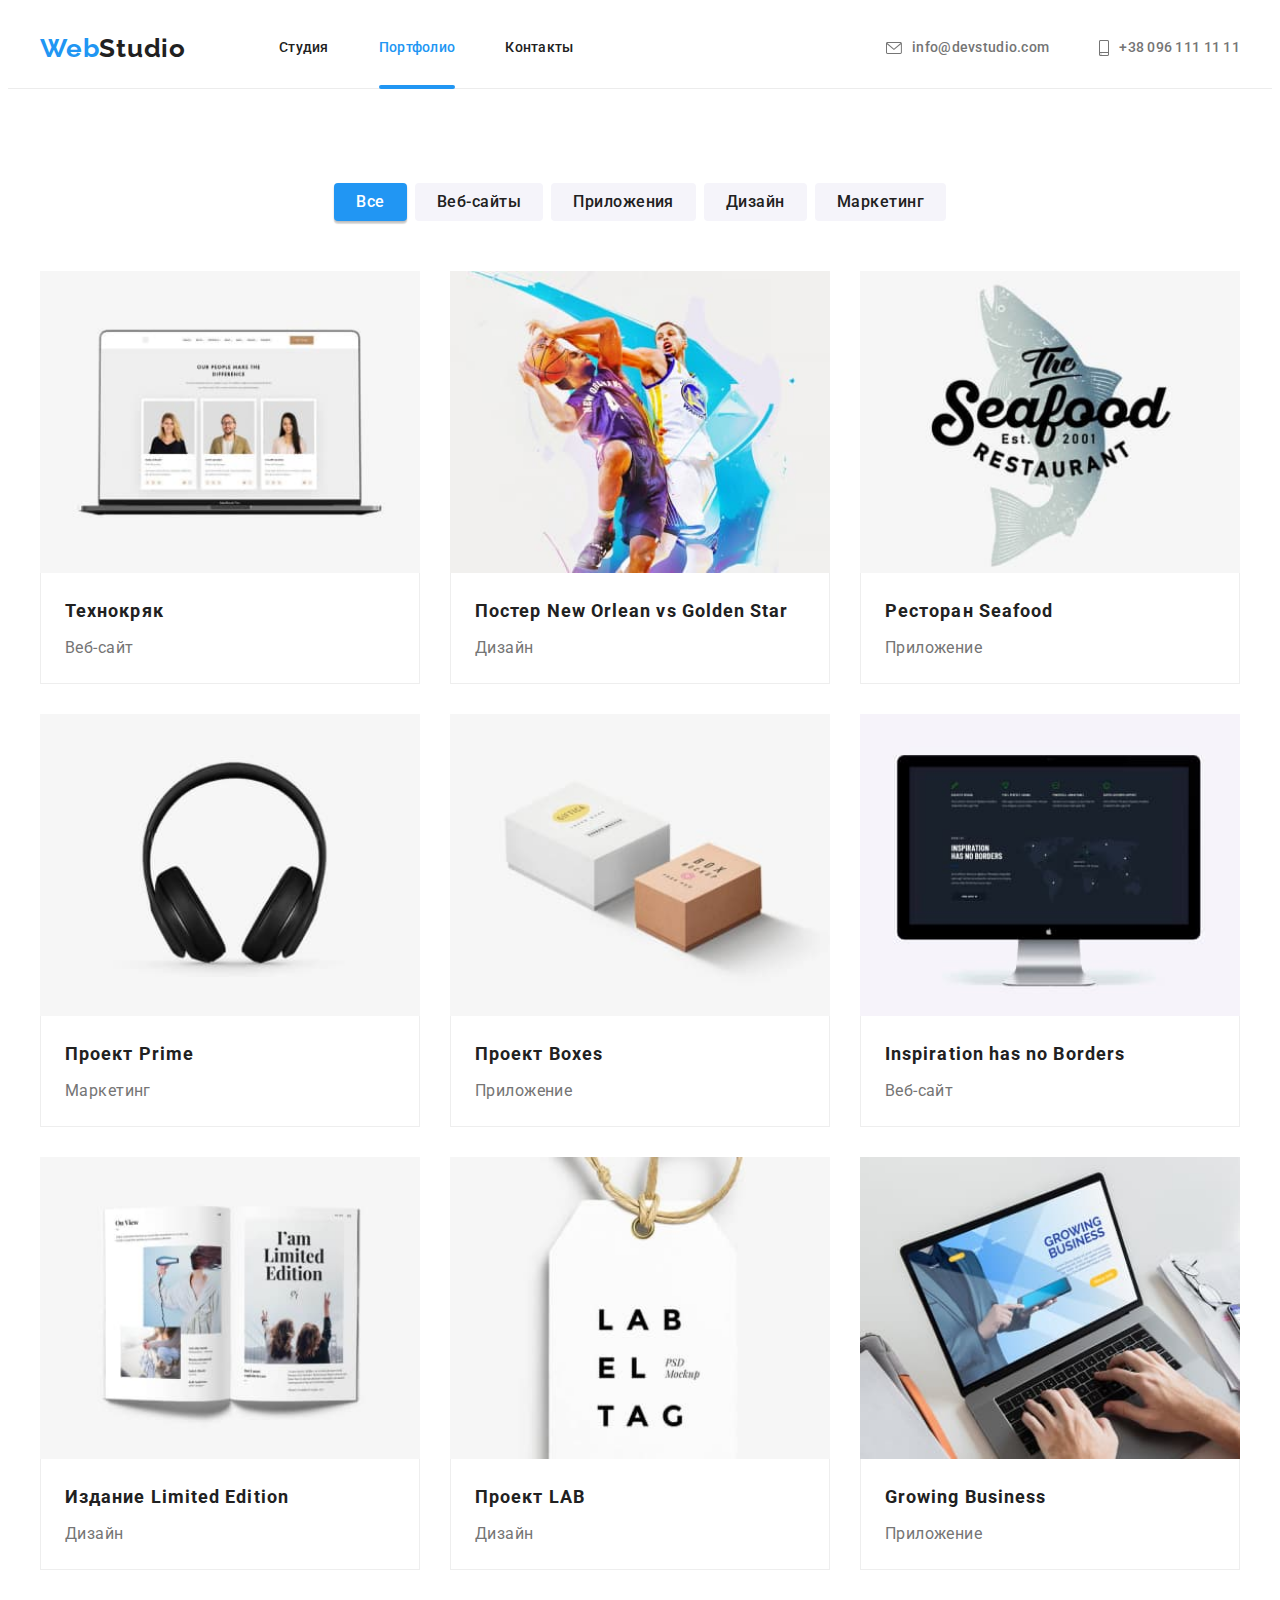
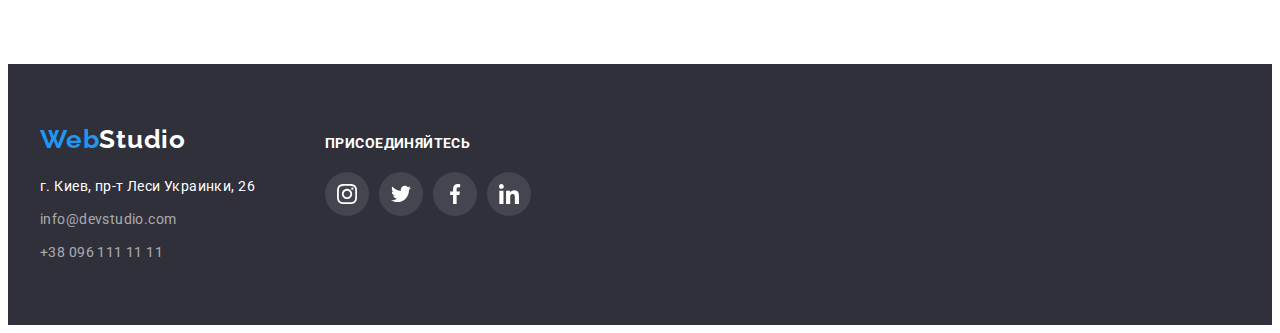
==== portfolio.html @ d274af08 "1111" ====
<!DOCTYPE html>
<html lang="ru">
<head>
    <link rel="preconnect" href="https://fonts.googleapis.com">
    <link rel="preconnect" href="https://fonts.gstatic.com" crossorigin>
    <link href="https://fonts.googleapis.com/css2?family=Raleway:wght@700&family=Roboto:wght@400;500;700;900&display=swap" rel="stylesheet">
    <link rel="stylesheet" href="https://cdnjs.cloudflare.com/ajax/libs/modern-normalize/1.1.0/modern-normalize.min.css" integrity="sha512-wpPYUAdjBVSE4KJnH1VR1HeZfpl1ub8YT/NKx4PuQ5NmX2tKuGu6U/JRp5y+Y8XG2tV+wKQpNHVUX03MfMFn9Q==" crossorigin="anonymous" referrerpolicy="no-referrer" />
    <meta charset="UTF-8">
    <meta http-equiv="X-UA-Compatible" content="IE=edge">
    <meta name="viewport" content="width=device-width, initial-scale=1.0">
    <link href="./css/styles.css" rel="stylesheet"> 
    <title>Portfolio</title>
</head>
<body>
    <header class="header">
        <div class="container header-container">
            <a  class="link logo" href="index.html">Web<span class="header-logo-span">Studio</span></a>
            <nav class="header-nav">
                <ul class="list header-list">
            <li class="header-item"><a href="index.html" class="link header-link  ">Студия</a></li>
            <li class="header-item"><a href="portfolio.html" class="link header-link current-link ">Портфолио</a></li>
            <li class="header-item"><a href="" class="link header-link">Контакты</a></li>
                </ul>
            </nav>
            <ul class="list header-contact-list">
                <li class="header-contact-item"><a href=" mailto:info@devstudio.com" class="link header-link">
                    <svg class="header-contact-icon" width="16" height="12">
                        <use href="./images/icons.svg#icon-mail"></use>
                    </svg>
                    info@devstudio.com</a></li>
                <li class="header-contact-item"><a href="tel:+380961111111" class="link header-link">
                    <svg class="header-contact-icon" width="10" height="16">
                        <use href="./images/icons.svg#icon-smartphone"></use>
                    </svg>
                    +38 096 111 11 11</a></li>
            </ul>
        </div>
        
    </header>
<main>
 <!--Портфолио-->
    <section class="portfolio section">
        <div class="container">
        <h1 class="visually-hidden">Нашы работы</h1>
        <ul class="list filter-list">
            <li class="filter-item"><button type="button" class="filter-button current-filter">Все</button></li>
            <li class="filter-item"><button type="button" class="filter-button">Веб-сайты</button></li>
            <li class="filter-item"><button type="button" class="filter-button">Приложения</button></li>
            <li class="filter-item"><button type="button" class="filter-button">Дизайн</button></li>
            <li class="filter-item"><button type="button" class="filter-button">Маркетинг</button></li>
        </ul>

         <ul class="list portfolio-list card-set">
             <li class="portfolio-item item">
                <a href="" target="_blank" rel="noopener noreferrer" class="portfolio-link link">
                    <div class="portfolio-img-block">
                    <img src="./images/portfolio_img_1.jpg" alt="Ноутбук с изображением команды" width="370" height="294">
                 
                 <p class="portfolio-hidden-text">Технокряк это современная площадка распространения коронавируса. Компании используют эту платформу для цифрового шпионажа и атак на защищённые сервера конкурентов.
                 </p>
                 </div>
                 <div class="portfolio-content">
                 <h2 class="portfolio-project-name">Технокряк</h2>
                 <p class="portfolio-project-class">Веб-сайт</p>
                </div>
                </a>
             </li>
             <li class="portfolio-item item">
                <a href="" target="_blank" rel="noopener noreferrer" class="portfolio-link link">
                    <div class="portfolio-img-block">
                    <img src="./images/portfolio_img_2.jpg" alt="Постер New Orlean vs Golden Star"  width="370" height="294">
                    <p class="portfolio-hidden-text">Технокряк это современная площадка распространения коронавируса. Компании используют эту платформу для цифрового шпионажа и атак на защищённые сервера конкурентов.
                    </p>
                    </div>
                    <div class="portfolio-content">
                <h2 class="portfolio-project-name">Постер New Orlean vs Golden Star</h2>
                <p class="portfolio-project-class">Дизайн</p>
                </div>
                </a>
            </li>
            <li class="portfolio-item item">
                <a href="" target="_blank" rel="noopener noreferrer" class="portfolio-link link">
                    <div class="portfolio-img-block">
                    <img src="./images/portfolio_img_3.jpg" alt="Логотип ресторана Seafood" width="370" height="294">
                    <p class="portfolio-hidden-text">Технокряк это современная площадка распространения коронавируса. Компании используют эту платформу для цифрового шпионажа и атак на защищённые сервера конкурентов.
                    </p>
                    </div>
                    <div class="portfolio-content">
                <h2 class="portfolio-project-name">Ресторан Seafood</h2>
                <p class="portfolio-project-class">Приложение</p>
                </div>
                </a>
            </li>
            <li class="portfolio-item item">
                <a href="" target="_blank" rel="noopener noreferrer" class="portfolio-link link">
                    <div class="portfolio-img-block">
                    <img src="./images/portfolio_img_4.jpg" alt="Наушники" width="370" height="294">
                    <p class="portfolio-hidden-text">Технокряк это современная площадка распространения коронавируса. Компании используют эту платформу для цифрового шпионажа и атак на защищённые сервера конкурентов.
                    </p>
                    </div>
                    <div class="portfolio-content">
                <h2 class="portfolio-project-name">Проект Prime</h2>
                <p class="portfolio-project-class">Маркетинг</p>
                </div>
                </a>
            </li>
            <li class="portfolio-item item">
                <a href="" target="_blank" rel="noopener noreferrer" class="portfolio-link link">
                    <div class="portfolio-img-block">
                    <img src="./images/portfolio_img_5.jpg" alt="Коробки" width="370" height="294">
                    <p class="portfolio-hidden-text">Технокряк это современная площадка распространения коронавируса. Компании используют эту платформу для цифрового шпионажа и атак на защищённые сервера конкурентов.
                    </p>
                    </div>
                    <div class="portfolio-content">
                <h2 class="portfolio-project-name">Проект Boxes</h2>
                <p class="portfolio-project-class">Приложение</p>
                </div>
                </a>
            </li>
            <li class="portfolio-item item">
                <a href="" target="_blank" rel="noopener noreferrer" class="portfolio-link link">
                    <div class="portfolio-img-block">
                    <img src="./images/portfolio_img_6.jpg" alt="Монитор с изображением Веб-сайта" width="370" height="294">
                    <p class="portfolio-hidden-text">Технокряк это современная площадка распространения коронавируса. Компании используют эту платформу для цифрового шпионажа и атак на защищённые сервера конкурентов.
                    </p>
                    </div>
                    <div class="portfolio-content">
                <h2 class="portfolio-project-name">Inspiration has no Borders</h2>
                <p class="portfolio-project-class">Веб-сайт</p>
                </div>
                </a>
            </li>
            <li class="portfolio-item item">
                <a href="" target="_blank" rel="noopener noreferrer" class="portfolio-link link">
                    <div class="portfolio-img-block">
                    <img src="./images/portfolio_img_7.jpg" alt="Издание Limited Edition" width="370" height="294">
                    <p class="portfolio-hidden-text">Технокряк это современная площадка распространения коронавируса. Компании используют эту платформу для цифрового шпионажа и атак на защищённые сервера конкурентов.
                    </p>
                    </div>
                    <div class="portfolio-content">
                <h2 class="portfolio-project-name">Издание Limited Edition</h2>
                <p class="portfolio-project-class">Дизайн</p>
                </div>
                </a>
            </li>
            <li class="portfolio-item item">
                <a href="" target="_blank" rel="noopener noreferrer" class="portfolio-link link">
                    <div class="portfolio-img-block">
                    <img src="./images/portfolio_img_8.jpg" alt="Етикетка с надписью LABEL TAG" width="370" height="294">
                    <p class="portfolio-hidden-text">Технокряк это современная площадка распространения коронавируса. Компании используют эту платформу для цифрового шпионажа и атак на защищённые сервера конкурентов.
                    </p>
                    </div>
                    <div class="portfolio-content">
                <h2 class="portfolio-project-name">Проект LAB</h2>
                <p class="portfolio-project-class">Дизайн</p>
                </div>
                </a>
            </li>
            <li class="portfolio-item item">
                <a href="" target="_blank" rel="noopener noreferrer" class="portfolio-link link">
                    <div class="portfolio-img-block">
                    <img src="./images/portfolio_img_9.jpg" alt="Розробка приложения Growing Business" width="370" height="294">
                    <p class="portfolio-hidden-text">Технокряк это современная площадка распространения коронавируса. Компании используют эту платформу для цифрового шпионажа и атак на защищённые сервера конкурентов.
                    </p>
                    </div>
                    <div class="portfolio-content">
                <h2 class="portfolio-project-name">Growing Business</h2>
                <p class="portfolio-project-class">Приложение</p>
                </div>
                </a>
            </li>
         </ul>
        </div>
     </section>


</main>
<footer class="footer">
   
    <div class="container footer-container">
<div class="main-footer">
    <a href="" class="link logo">Web<span class="footer-logo-span">Studio</span></a>
    <address class="footer-address">
        <ul class="list footer-list">
        <li class="footer-item">
           <a href="https://goo.gl/maps/kdyRsUSUZegwHqDn6" target="_blank" rel="noopener noreferrer"  class="link footer-link">
          г. Киев, пр-т Леси Украинки, 26
           </a>
        </li> 
         <li class="footer-item">
           <a href="mailto:info@devstudio.com"  class="link footer-link">info@devstudio.com</a>
         </li>
        <li class="footer-item">
          <a href="tel:+380961111111"  class="link footer-link">+38 096 111 11 11</a>
        </li>
        </ul>
      </address>
    </div>
    
      <div class="footer-social">
          <h2 class="footer-social-logo">присоединяйтесь</h2>
          <ul class="social-list list">
            <li class="social-item" >
                <a href=""
                 class="social-link link"> 
                 <svg class="social-icon" width="20" height="20">
                     <use href="./images/icons.svg#icon-instagram"></use>
                 </svg>
                </a>
            </li>
            <li class="social-item" >
                <a href=""
                 class="social-link link"> 
                 <svg class="social-icon" width="20" height="20">
                     <use href="./images/icons.svg#icon-twitter"></use>
                 </svg>
                </a>
            </li>
            <li class="social-item" >
                <a href=""
                 class="social-link link"> 
                 <svg class="social-icon" width="20" height="20">
                     <use href="./images/icons.svg#icon-facebook"></use>
                 </svg>
                </a>
            </li>
            <li class="social-item" >
                <a href=""
                 class="social-link link"> 
                 <svg class="social-icon" width="20" height="20">
                     <use href="./images/icons.svg#icon-linkedin"></use>
                 </svg>
                </a>
            </li>
        </ul>


      </div>
    </div>
</footer>

    
</body>
</html>
---- css/styles.css ----
:root{
--logo-color: #2196F3;
--light-text-color: #ffffff;
--dark-text-color: #212121;
--accent-color: #2196F3;
--text-color: #757575;
--icon-color: #AFB1B8 ;

--light-background-color: #ffffff;
--dark-background-color: #2F303A;
--gray-background-color: #F5F4FA;

--transition: 250ms cubic-bezier(0.4, 0, 0.2, 1) ;

}
body{
font-family: 'Roboto', sans-serif;
font-size: 14px;
line-height: 1.71;
letter-spacing: 0.03em;
color: var(--text-color);
}
p, h1, h2, h3, h4, h5, h6{
    margin: 0;
}
ul{
    margin: 0;
    padding: 0;
}
img{
    display: block;
    width: 100%;
    height: auto;
}
.list{
    list-style: none;
}
.link {
    text-decoration: none;
    color: inherit;
}
button{
    cursor: pointer;
    font-family: inherit;
}
address{
    font-style: inherit;
}

.visually-hidden {
    position: absolute;
    white-space: nowrap;
    width: 1px;
    height: 1px;
    overflow: hidden;
    border: 0;
    padding: 0;
    clip: rect(0 0 0 0);
    clip-path: inset(50%);
    margin: -1px;
}

.container{
    width: 1200px;
    padding-left: 15px;
    padding-right: 15px;
    margin: 0 auto;
}

.section{
    padding-top: 94px;
    padding-bottom: 94px;
}
.card-set{
    display: flex;
    flex-wrap: wrap;
    margin-left: -30px;
    margin-top: -30px;
}

.item{
    margin-top: 30px;
    margin-left: 30px;
}


/*--------HEADER-----------*/
.header{
    border-bottom: 1px solid #ECECEC;
}

.header .logo{
    margin-right: 93px;
}


.header-container{
    display: flex;
    align-items: center;
}
    

.logo {
font-family: Raleway;
font-weight: bold;
font-size: 26px;
line-height: 1.19;
letter-spacing: 0.03em;
color: var(--logo-color);
}
.header-logo-span{
color:var(--dark-text-color)
}
.header-list{
    color:var(--dark-text-color);
    display: flex;
    
}
.header-contact-list{
display: flex;
margin-left: auto;
align-items: center;
}
.header-item:not(:last-child){
    margin-right: 50px;
}

.header-contact-item:not(:first-child){
    margin-left: 50px;
}

.header-link{
font-weight: 500;
line-height: 1.14;
letter-spacing: 0.02em;
padding-top: 32px;
padding-bottom: 32px;
display: flex;
align-items: center;
position: relative;
transition: color var(--transition);

}
.header-link:hover,
.header-link:focus,
.current-link {
    color: var(--accent-color);
}
.current-link::after{
    display: inline-block;
    content: '';
    position: absolute;
    bottom: -1px;
    left: 0;
    right: 0;
    width: auto;
    height: 4px;
    border-radius: 2px;
    margin: 0 auto;
    background-color: var(--accent-color);
    
}

.header-contact-icon{
    display: block;
    margin-right: 10px;
    fill: currentColor;
}

/*----------FOOTER---------*/
.footer{
    background-color: var(--dark-background-color);
    padding-top: 60px;
    padding-bottom: 60px;
    
}
.footer-container{
    display: flex;
    align-items: baseline;
}
.main-footer{
    display: flex;
    flex-direction: column;
    margin-right: 70px;
}
.footer .logo{
    margin-bottom: 20px;
}

.footer-logo-span{
color:var(--light-text-color);
}
.footer-item:not(:last-child){
  margin-bottom: 9px;
}

.footer-link[target="_blank"]
{
color:var(--light-text-color)
}
.footer-link{
color: rgba(255, 255, 255, 0.6);
transition: color var(--transition);
}
.footer-link:hover,
.footer-link:focus{
    color: var(--accent-color);
}
.footer-social{
    display: flex;
    flex-direction: column;
}
.footer .social-link{
    color: var(--light-text-color);
}
  


.footer-social-logo{
 font-weight: bold;
font-size: 14px;
line-height: 1.14;
letter-spacing: 0.03em;
text-transform: uppercase;
margin-bottom: 20px;
color: var(--light-text-color);
margin-bottom: 20px;
}

/*---------HERO--------*/
.hero{
    background-color: var(--dark-background-color);
    padding-bottom: 200px;
    padding-top: 200px;
    text-align: center;
    background-image: linear-gradient(
        rgba(47, 48, 58, 0.4),
        rgba(47, 48, 58, 0.4)
        ),url(../images/hero_bg_img.jpg);
    background-repeat: no-repeat;
    background-position: center;
}
.hero-title{
font-weight: 900;
font-size: 44px;
line-height: 1.36;
letter-spacing: 0.06em;
text-transform: uppercase;
color:var(--light-text-color);
margin-bottom: 30px;
text-align: center;
max-width: 700px;
margin-left: auto;
margin-right: auto;




}
.hero-button{
font-weight: bold;
font-size: 16px;
line-height: 1.875;
letter-spacing: 0.06em;
color: var(--light-text-color);
background-color:var(--accent-color);
padding: 10px 32px;
border: none;
border-radius: 4px;




}
/*---------ABOUT----------*/




.about-title{
font-size: 14px;
line-height: 1.14;
letter-spacing: 0.03em;
text-transform: uppercase;
color:var(--dark-text-color);
margin-bottom: 10px;
}

.about-list{
    display: flex;
}

.about-item{
    flex-basis: calc(100% / 4 - 30px);
}
.about-img{
    display: flex;
    justify-content: center;
    align-items: center;
    background-color: var(--gray-background-color);
    height: 120px;
    margin-bottom: 30px;
}









/*----------WORK----------*/
.work{
    padding-top: 0;
}

.section-title{
font-size: 36px;
line-height: 1.16;
color:var(--dark-text-color);
margin-bottom: 50px;
text-align: center;
}

.work-list{
display: flex;
}
.work-item{
    flex-basis: calc(100% / 3 - 30px);
}
.work-content{
    position: relative;
}
.work-text{
    position: absolute;
    width: 100%;
    background-color:  rgba(47, 48, 58, 0.8);
    bottom: 0;
    padding: 27px ;
    font-size: 14px;
    text-align: center;
    text-transform: uppercase;
    color: var(--light-text-color);
}



/*---------TEAM------------*/
.team{
    background-color: var(--gray-background-color);
}
.team-list{
    display: flex;
}


.team-item{
    background-color:var(--light-background-color);
    text-align: center;
    flex-basis: calc(100% / 4 - 30px);
    box-shadow:
     0px 1px 3px rgba(0, 0, 0, 0.12),
     0px 1px 1px rgba(0, 0, 0, 0.14), 
     0px 2px 1px rgba(0, 0, 0, 0.2);
    border-radius: 0px 0px 4px 4px;
}

.teem-content{
    padding: 30px 32px;

}
.team-position{
    margin-bottom: 16px;
}
.social-list{
    display: flex;
    justify-content: center;
  
}
.social-item + .social-item{
    margin-left: 10px;
}
.social-link{
    display: flex;
    justify-content: center;
    align-items: center;
    width: 44px;
    height: 44px;
    border-radius: 50%;
    color:var(--icon-color);
    background-color: rgba(255, 255, 255, 0.1);
    transition: 
    color var(--transition),
    background-color var(--transition);
    
}
.social-icon{
    fill: currentColor;
}
.social-link:hover,
.social-link:focus{
    background-color: var(--accent-color);
    color:#ffffff;
}



.team-people{
font-weight: 500;
color:var(--dark-text-color);
margin-bottom: 10px;

}
.team-position,
.team-people {
font-size: 16px;
line-height: 1.18;
}
/*----------Clients-----------*/
.clients-item{
    flex-basis: calc(100% / 6 - 30px);
}

.clients-link{
    display: flex;
    justify-content: center;
    align-items: center;
    background-color: var(--light-background-color);
    height: 92px;
    border: 1px solid currentColor;
    border-radius: 4px;
    color:var(--icon-color);
    transition: color var(--transition);
    
}
.clients-icon{
    fill:currentColor
}
.clients-link:hover,
.clients-link:focus{
    color: var(--accent-color);
}
   



/*--------------------PORTFOLIO-------------------*/

.filter-list{
    display: flex;
    justify-content: center;
    margin-bottom: 50px;
}
.filter-item:not(:last-child){
    margin-right: 8px;
}

.filter-button{
font-weight: 500;
font-size: 16px;
line-height: 1.625;
letter-spacing: 0.03em;
color:var(--dark-text-color);
background-color:var(--gray-background-color);
min-width: 73px;
padding: 6px 22px;
border: none;
border-radius: 4px;
transition: color var(--transition),
background-color var(--transition),
box-shadow var(--transition);
}


.filter-button:hover,
.filter-button:focus,
.current-filter {
color:var(--light-text-color);
background-color:var(--accent-color);
box-shadow: 
0px 3px 1px rgba(0, 0, 0, 0.1), 
0px 1px 2px rgba(0, 0, 0, 0.08), 
0px 2px 2px rgba(0, 0, 0, 0.12);
}



.portfolio-item{
    width: calc(100% / 3 - 30px) ;
}
    

.portfolio-content{
    border: 1px solid #eeeeee;
    border-top: 0;
    padding-top: 20px;
    padding-bottom: 20px;
    padding-left: 24px;
    padding-right: 24px;

    
}
.portfolio-link{
    display: flex;
    flex-direction: column;
    transition: box-shadow var(--transition);
    

}

.portfolio-link:hover,
.portfolio-link:focus{
    box-shadow:
    0px 1px 1px rgba(0, 0, 0, 0.12),
    0px 4px 4px rgba(0, 0, 0, 0.06),
    1px 4px 6px rgba(0, 0, 0, 0.16);
}
.portfolio-link:hover .portfolio-hidden-text,
.portfolio-link:focus .portfolio-hidden-text {
    transform: translateY(0);
}

.portfolio-project-name{
    font-size: 18px;
    line-height: 2;
    letter-spacing: 0.06em;
    color:var(--dark-text-color);
    margin-bottom: 4px;
}
.portfolio-project-class{
    font-weight: normal;
    font-size: 16px;
    line-height: 1.875;
 

}
.portfolio-img-block{
    position: relative;
    overflow: hidden;
}
.portfolio-hidden-text{
    position: absolute;
    top: 0;
    left: 0;
    width: 100%;
    height: 100%;
    padding: 63px 24px;
    font-size: 18px;
    line-height: 1.55;
    letter-spacing: 0.03em;
    color: var(--light-text-color);
    background: rgba(33, 150, 243, 0.9);
    transform: translateY(100%);
    transition: transform  var(--transition);
}




/*__________________MODAL________________________________*/




.backdrop {
    width: 100%;
    height: 100%;
    position: fixed;
    top: 0;
    background-color: rgba(0, 0, 0, 0.2);
    transition:  opacity 200ms linear, visibility 200ms linear;
}
.backdrop.is-hidden .modal{
    transform: translate(-50%, -50%) scale(0) ;
}
.modal{
    position: absolute;
    background-color:var(--light-background-color);
    width: 528px;
    min-height: 581px;
    top: 50%;
    left: 50%;
    border-radius: 4px;
    transition: transform 250ms linear;
    transform: translate(-50%,-50%); 
} 
.modal-close{
    border: 1px solid rgba(0, 0, 0, 0.1);
    border-radius: 50%;
    width: 30px;
    height: 30px;
    display: flex;
    justify-content: center;
    align-items: center;
    background-color: var(--light-background-color);
    position: absolute;
    right: 8px;
    top: 8px;  
}
.backdrop.is-hidden{
    opacity: 0;
    pointer-events: none;
    visibility: hidden;
}
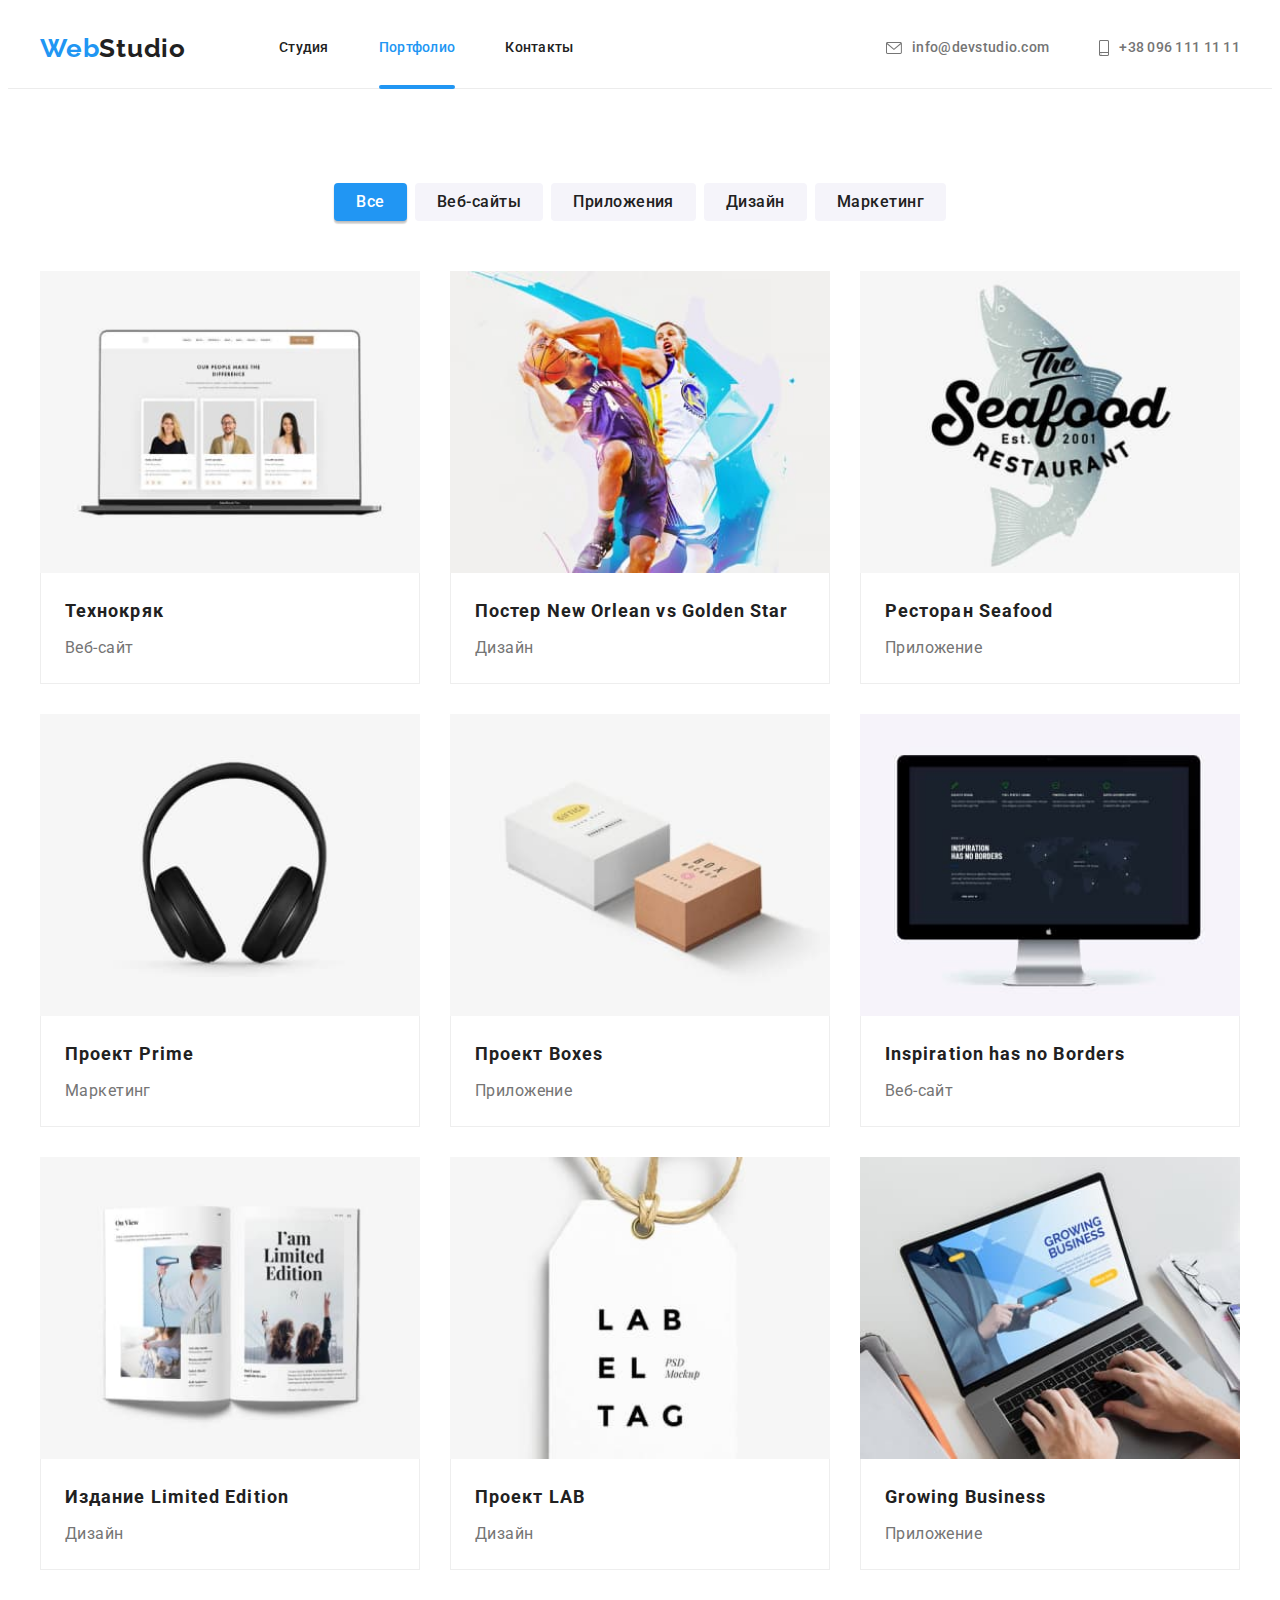
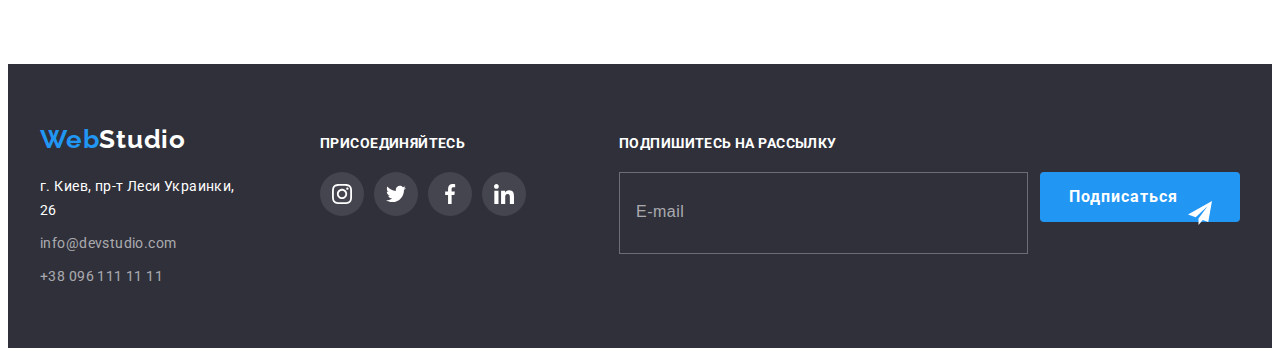
==== commit 9ab81250: "hw6" ====
--- a/portfolio.html
+++ b/portfolio.html
@@ -233,6 +233,25 @@
                 </a>
             </li>
         </ul>
+      </div>
+      <div class="footer-mailing">
+          <h2 class="footer-mailing-logo">Подпишитесь на рассылку</h2>
+          <form action="#" class="mailing-form">
+              <div class="mailing-section">
+              <input 
+              type="email" 
+              placeholder="E-mail" 
+              class="mailing-input"
+              name="mailing"
+              >
+              <div class="mailing-btn-section">
+              <button type="submit" class="mailing-button">Подписаться</button>
+              <svg class="mailing-icon" width="24" height="24">
+                <use href="./images/icons.svg#icon-fly_mail"></use>
+               </svg> 
+              </div>
+            </div>
+          </form>
 
 
       </div>
--- a/css/styles.css
+++ b/css/styles.css
@@ -209,14 +209,16 @@
 .footer-social{
     display: flex;
     flex-direction: column;
+    margin-right: 93px;
 }
 .footer .social-link{
     color: var(--light-text-color);
 }
-  
-
-
-.footer-social-logo{
+
+
+
+.footer-social-logo, 
+.footer-mailing-logo{
  font-weight: bold;
 font-size: 14px;
 line-height: 1.14;
@@ -226,7 +228,53 @@
 color: var(--light-text-color);
 margin-bottom: 20px;
 }
-
+.mailing-section{
+    display: flex;
+}
+
+.mailing-input{
+    width: 375px;
+    height: 50px;
+    border: 1px solid rgba(255, 255, 255, 0.3);
+    background-color: transparent;
+    margin-right: 12px;
+    padding: 15px 16px;
+    color: var(--light-text-color);
+
+}
+
+.mailing-input::placeholder{
+    font-size: 16px;
+    line-height: 1.25;
+    letter-spacing: 0.03em;
+    color: rgba(255, 255, 255, 0.6)
+    }
+
+.mailing-button  {
+    font-weight: bold;
+    font-size: 16px;
+    line-height: 1.875;
+    letter-spacing: 0.06em;
+    color: var(--light-text-color);
+    background-color:var(--accent-color);
+    padding: 10px 62px 10px 29px ;
+    
+    border: none;
+    border-radius: 4px;
+    min-width: 200px;
+}      
+
+.mailing-btn-section{
+    position: relative;
+}
+
+.mailing-icon{
+    position: absolute;
+    right: 28px;
+    top: 50%;
+    transform: translateY(-50%);
+}
+  
 /*---------HERO--------*/
 .hero{
     background-color: var(--dark-background-color);
@@ -257,7 +305,8 @@
 
 
 }
-.hero-button{
+.hero-button,
+.modal-button{
 font-weight: bold;
 font-size: 16px;
 line-height: 1.875;
@@ -267,7 +316,7 @@
 padding: 10px 32px;
 border: none;
 border-radius: 4px;
-
+min-width: 200px;
 
 
 
@@ -579,6 +628,7 @@
     background-color:var(--light-background-color);
     width: 528px;
     min-height: 581px;
+    padding: 40px;
     top: 50%;
     left: 50%;
     border-radius: 4px;
@@ -596,16 +646,140 @@
     background-color: var(--light-background-color);
     position: absolute;
     right: 8px;
-    top: 8px;  
-}
+    top: 8px; 
+    transition: fill var(--transition) ; 
+}
+.modal-close:hover{
+    fill: var(--accent-color);
+}
+
 .backdrop.is-hidden{
     opacity: 0;
     pointer-events: none;
     visibility: hidden;
 }
 
-
-
-
-
-
+.modal-title{
+font-weight: bold;
+font-size: 20px;
+line-height: 1.15;
+text-align: center;
+letter-spacing: 0.03em;
+color: var(--dark-text-color);
+margin-bottom: 12px;
+}
+.form-field{
+    margin-bottom: 10px;
+}
+
+
+.form-input{
+    width: 100%;
+    height: 40px;
+    border: 1px solid rgba(33, 33, 33, 0.2);
+    border-radius: 4px;
+    padding-left: 42px;
+    outline: none;
+    transition: fill var(--transition),
+    border-color var(--transition) ;
+
+}
+.form-input:focus,
+.form-text:focus{
+    border-color: var(--accent-color);
+}
+.form-input:focus + .modal-icon{
+    fill: var(--accent-color);
+}
+
+.input-title{
+    font-size: 12px;
+    line-height: 1.16;
+    letter-spacing: 0.01em;
+    margin-bottom: 4px;
+}
+.form-field-text{
+    margin-bottom: 20px;
+}
+
+ .form-text{
+     width: 100%;
+     height: 120px;
+     resize: none;
+     border: 1px solid rgba(33, 33, 33, 0.2);
+     border-radius: 4px; 
+     padding: 12px 16px;
+     outline: none;
+     
+    
+     
+ }
+
+ .form-text::placeholder{
+    font-size: 14px;
+    line-height: 1.142;
+    letter-spacing: 0.01em;
+    color: rgba(117, 117, 117, 0.5);
+  
+ }
+ .btn-field{
+    text-align: center;
+ }
+ 
+     
+ 
+ .modal-icon{
+     position: absolute;
+     top: 50%;
+     transform: translateY(-50%);
+     left: 12px;
+    
+ }
+ .input-wrqp{
+     position: relative;
+ }
+ .check-field{
+     margin-bottom: 30px;
+ }
+ .check-text{
+    letter-spacing: 0.03em;
+    color: var(--text-color);
+    display: flex;
+    text-align: center;
+    justify-content: center;
+    align-items: center;
+ }
+
+ .check-text span{
+     border: 2px solid var(--dark-text-color);
+     width: 16px;
+     height: 15px;
+     border-radius: 2px;
+     margin-right: 8px;
+     justify-content: center;
+     display: flex;
+     justify-items: center;
+     align-items: center;
+ }
+
+ 
+.policy-check:checked + .check-text span{
+    border: none;
+  background-color:var(--accent-color)
+}
+.policy-check:checked + .check-text .policy-icon{
+    fill: var(--light-text-color);
+}
+.policy-link{
+    color: var(--accent-color);
+    margin-left: 3px;
+}
+.policy-icon{
+    fill: transparent;
+}
+  
+
+
+
+
+
